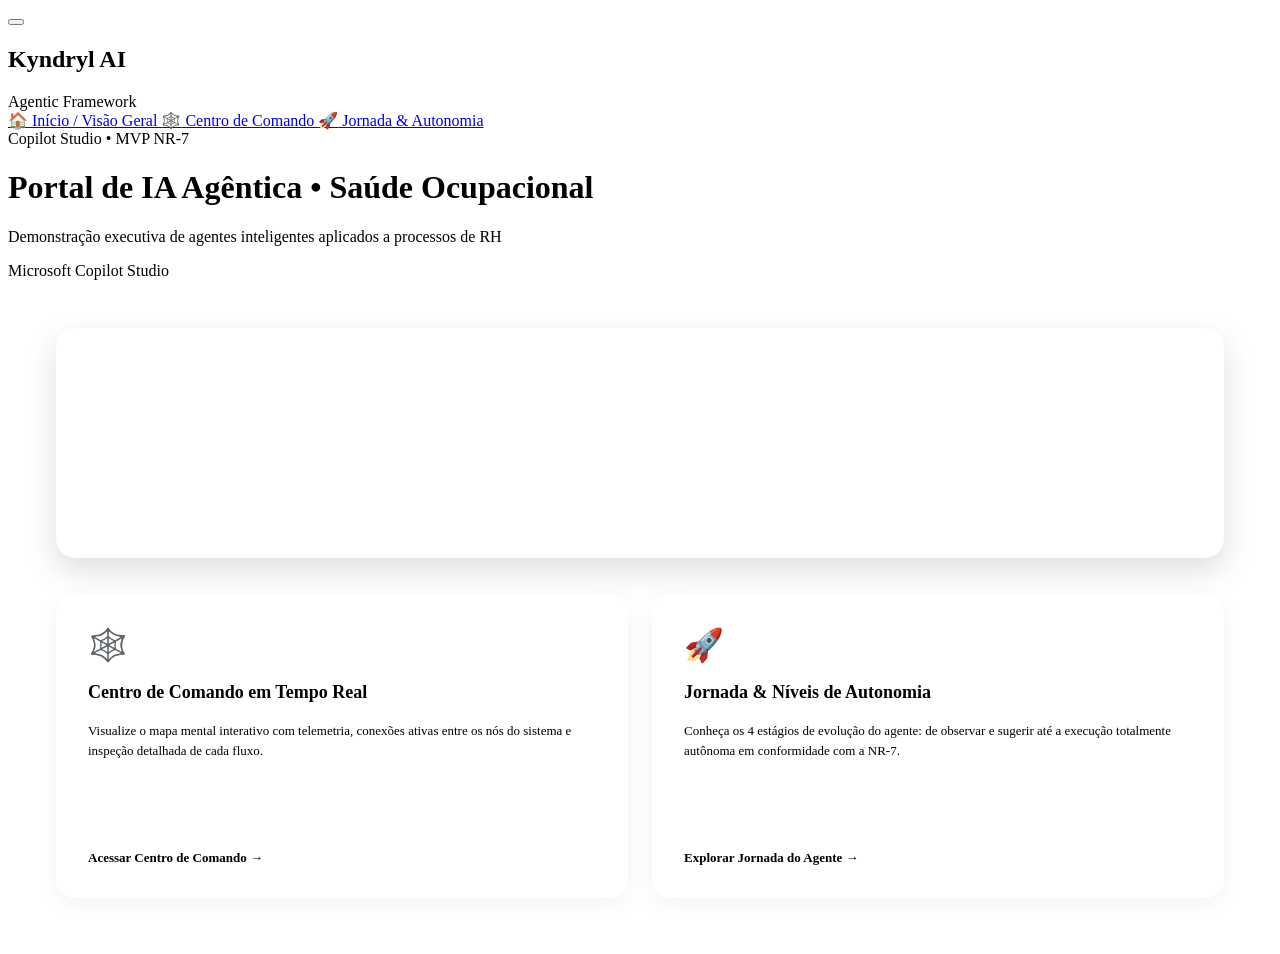
==== index.html @ 98e96688 "Add files via upload" ====
<!DOCTYPE html>
<html lang="pt-BR">
<head>
  <meta charset="UTF-8">
  <meta name="viewport" content="width=device-width, initial-scale=1.0">
  <title>Kyndryl Agentic AI • Portal</title>
  <link rel="stylesheet" href="css/variables.css">
  <link rel="stylesheet" href="css/layout.css">
  <style>
    .home-content {
      flex: 1;
      background-color: var(--kyn-sand-bg);
      background-image: radial-gradient(var(--kyn-sand-gray) 1.2px, transparent 1.2px);
      background-size: 28px 28px;
      padding: 48px;
      overflow-y: auto;
    }

    .hero-banner {
      background: linear-gradient(135deg, var(--kyn-dark) 0%, var(--kyn-teal-deep) 65%, var(--kyn-red) 100%);
      color: white;
      padding: 40px;
      border-radius: 20px;
      box-shadow: 0 12px 30px rgba(28, 35, 37, 0.15);
      margin-bottom: 36px;
    }

    .hero-banner h1 { font-size: 28px; font-weight: 800; letter-spacing: -0.5px; }
    .hero-banner p { font-size: 14px; opacity: 0.9; margin-top: 10px; max-width: 680px; line-height: 1.6; }

    .hub-grid {
      display: grid;
      grid-template-columns: 1fr 1fr;
      gap: 24px;
    }

    .hub-card {
      background: white;
      border: 1px solid var(--kyn-border);
      border-radius: 18px;
      padding: 32px;
      text-decoration: none;
      color: inherit;
      box-shadow: 0 6px 22px rgba(28, 35, 37, 0.05);
      transition: transform 0.2s, box-shadow 0.2s, border-color 0.2s;
      display: flex;
      flex-direction: column;
      justify-content: space-between;
      height: 240px;
    }

    .hub-card:hover {
      transform: translateY(-5px);
      box-shadow: 0 16px 36px rgba(28, 35, 37, 0.12);
      border-color: var(--kyn-red);
    }

    .hub-card-icon { font-size: 32px; margin-bottom: 12px; }
    .hub-card h3 { font-size: 18px; font-weight: 700; color: var(--kyn-dark); }
    .hub-card p { font-size: 13px; color: var(--kyn-gray-dark); margin-top: 6px; line-height: 1.5; }
    .hub-link-action { font-size: 13px; font-weight: 700; color: var(--kyn-red); margin-top: 16px; }
  </style>
</head>
<body>

  <!-- Menu Lateral Global -->
  <aside class="global-sidebar" id="globalSidebar">
    <!-- Botão de Menu Sanduíche -->
    <button class="sidebar-toggle" onclick="toggleSidebar()" title="Abrir/Fechar menu">
      <span></span>
      <span></span>
      <span></span>
    </button>
    <div>
      <div class="sidebar-header">
        <div class="brand-logo">
          <div class="dot"></div>
          <div>
            <h2>Kyndryl AI</h2>
            <span>Agentic Framework</span>
          </div>
        </div>
      </div>
      <nav class="sidebar-nav">
        <a href="index.html" class="nav-link active">
          <span class="nav-icon">🏠</span> Início / Visão Geral
        </a>
        <a href="command-center.html" class="nav-link">
          <span class="nav-icon">🕸️</span> Centro de Comando
        </a>
        <a href="agent-journey.html" class="nav-link">
          <span class="nav-icon">🚀</span> Jornada & Autonomia
        </a>
      </nav>
    </div>
    <div class="sidebar-footer">
      <span>Copilot Studio • MVP NR-7</span>
    </div>
  </aside>

  <!-- Conteúdo Principal -->
  <div class="main-wrapper">
    <header class="page-header">
      <div>
        <h1>Portal de IA Agêntica • Saúde Ocupacional</h1>
        <p>Demonstração executiva de agentes inteligentes aplicados a processos de RH</p>
      </div>
      <span class="badge-tag">Microsoft Copilot Studio</span>
    </header>

    <main class="home-content">
      <div class="hero-banner">
        <h1>Gestão Proativa do Ciclo de Exames Médicos Ocupacionais Periódicos</h1>
        <p>Agente Autônomo de IA que gerencia proativamente o ciclo de exames médicos ocupacionais periódicos, monitorando a base corporativa de RH, avaliando políticas e diretrizes, planejamento detalhado para cada colaborador, tomada de decisão e atuação autônoma.</p>
      </div>

      <div class="hub-grid">
        <a href="command-center.html" class="hub-card">
          <div>
            <div class="hub-card-icon">🕸️</div>
            <h3>Centro de Comando em Tempo Real</h3>
            <p>Visualize o mapa mental interativo com telemetria, conexões ativas entre os nós do sistema e inspeção detalhada de cada fluxo.</p>
          </div>
          <div class="hub-link-action">Acessar Centro de Comando →</div>
        </a>

        <a href="agent-journey.html" class="hub-card">
          <div>
            <div class="hub-card-icon">🚀</div>
            <h3>Jornada & Níveis de Autonomia</h3>
            <p>Conheça os 4 estágios de evolução do agente: de observar e sugerir até a execução totalmente autônoma em conformidade com a NR-7.</p>
          </div>
          <div class="hub-link-action">Explorar Jornada do Agente →</div>
        </a>
      </div>
    </main>
  </div>

  <script src="js/navigation.js"></script>
</body>
</html>
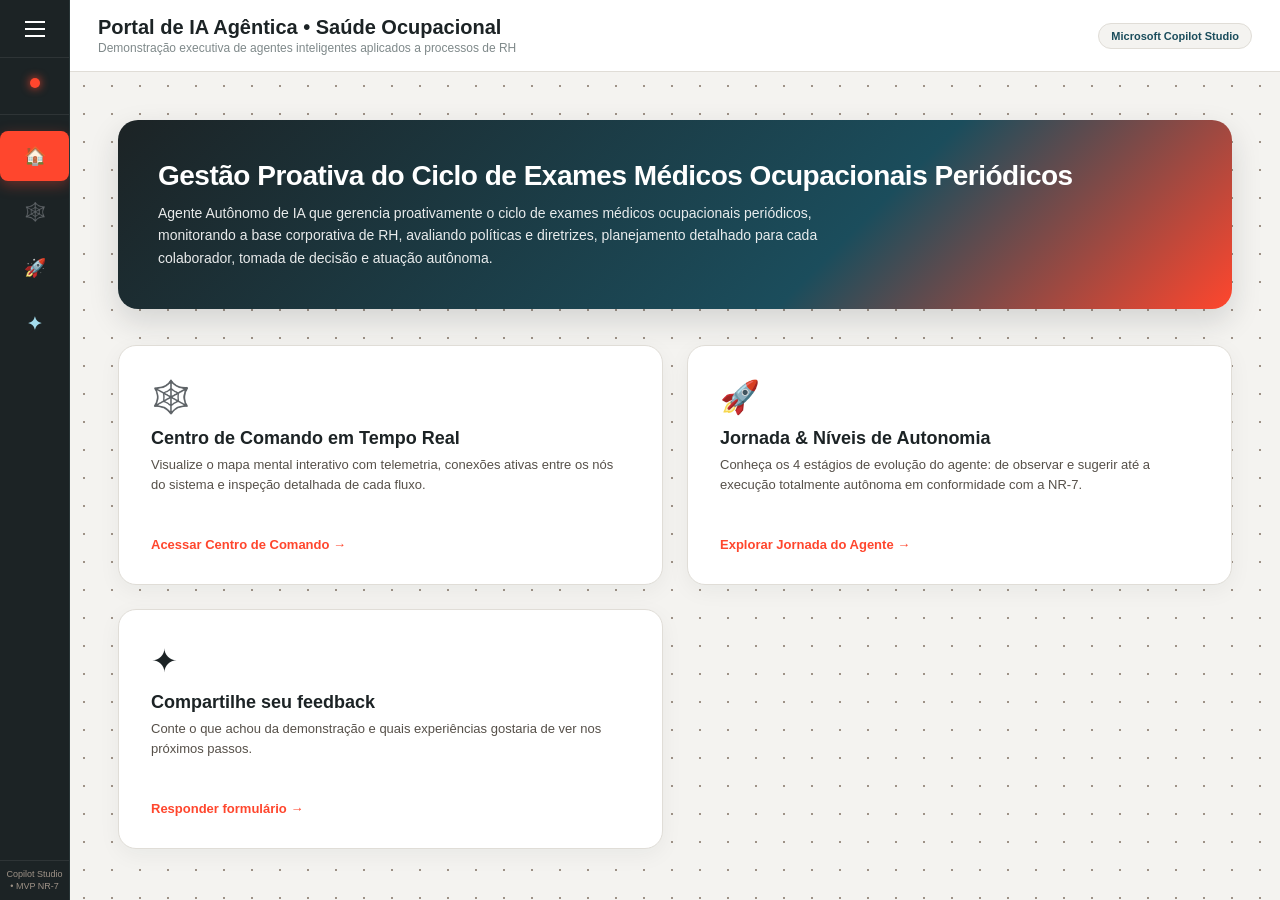
==== commit 74cbca66: "forms" ====
--- a/index.html
+++ b/index.html
@@ -91,6 +91,9 @@
         <a href="agent-journey.html" class="nav-link">
           <span class="nav-icon">🚀</span> Jornada & Autonomia
         </a>
+        <a href="forms/feedback.html" class="nav-link">
+          <span class="nav-icon">✦</span> Feedback da feira
+        </a>
       </nav>
     </div>
     <div class="sidebar-footer">
@@ -132,6 +135,15 @@
           </div>
           <div class="hub-link-action">Explorar Jornada do Agente →</div>
         </a>
+
+        <a href="forms/feedback.html" class="hub-card">
+          <div>
+            <div class="hub-card-icon">✦</div>
+            <h3>Compartilhe seu feedback</h3>
+            <p>Conte o que achou da demonstração e quais experiências gostaria de ver nos próximos passos.</p>
+          </div>
+          <div class="hub-link-action">Responder formulário →</div>
+        </a>
       </div>
     </main>
   </div>
--- a/css/variables.css
+++ b/css/variables.css
@@ -0,0 +1,65 @@
+/* ========================================================
+   PALETA OFICIAL KYNDRYL & TOKENS GLOBAIS
+======================================================== */
+:root {
+  --kyn-red: #FF462D;
+  --kyn-red-light: #FEECEB;
+  --kyn-red-dark: #BB4A4A;
+  
+  --kyn-teal: #29707A;
+  --kyn-teal-deep: #1B4D5C;
+  --kyn-aqua: #4AC5BB;
+  --kyn-aqua-light: #E4F4F1;
+  
+  --kyn-green: #187E3F;
+  --kyn-green-bright: #4CDD84;
+  --kyn-green-light: #E8F8F0;
+  
+  --kyn-amber: #F4D25A;
+  --kyn-amber-dark: #B59525;
+  --kyn-amber-light: #FEF9E7;
+  
+  --kyn-purple: #B687AC;
+  --kyn-purple-deep: #7B4F71;
+  
+  --kyn-dark: #1C2325;
+  --kyn-charcoal: #293537;
+  --kyn-gray-dark: #565049;
+  --kyn-gray-medium: #7F898A;
+  --kyn-sand-gray: #9E9287;
+  --kyn-sand-bg: #F4F3F0;
+  --kyn-border: #E0DDD7;
+  
+  --bg-white: #ffffff;
+  --sidebar-width: 250px;
+  --font-family: Arial, -apple-system, BlinkMacSystemFont, "Segoe UI", sans-serif;
+}
+
+/* ========================================================
+   TRANSIÇÕES DE PÁGINA
+======================================================== */
+@keyframes fadeIn {
+  from {
+    opacity: 0;
+  }
+  to {
+    opacity: 1;
+  }
+}
+
+@keyframes fadeOut {
+  from {
+    opacity: 1;
+  }
+  to {
+    opacity: 0;
+  }
+}
+
+body {
+  animation: fadeIn 0.6s ease-in-out;
+}
+
+body.fade-out {
+  animation: fadeOut 0.4s ease-in-out;
+}
--- a/css/layout.css
+++ b/css/layout.css
@@ -0,0 +1,442 @@
+* {
+  box-sizing: border-box;
+  margin: 0;
+  padding: 0;
+  font-family: var(--font-family);
+}
+
+body {
+  background-color: var(--bg-white);
+  color: var(--kyn-dark);
+  height: 100vh;
+  display: flex;
+  overflow: hidden;
+}
+
+.global-sidebar {
+  width: var(--sidebar-width);
+  height: 100vh;
+  background-color: var(--kyn-dark);
+  color: white;
+  display: flex;
+  flex-direction: column;
+  justify-content: space-between;
+  border-right: 1px solid var(--kyn-charcoal);
+  z-index: 50;
+  flex-shrink: 0;
+  position: relative;
+  align-items: flex-start;
+}
+
+.sidebar-header {
+  padding: 24px 20px;
+  border-bottom: 1px solid rgba(255, 255, 255, 0.08);
+}
+
+.brand-logo {
+  display: flex;
+  align-items: center;
+  gap: 10px;
+}
+
+.brand-logo .dot {
+  width: 12px;
+  height: 12px;
+  border-radius: 50%;
+  background: var(--kyn-red);
+  box-shadow: 0 0 10px var(--kyn-red);
+}
+
+.brand-logo h2 {
+  font-size: 16px;
+  font-weight: 700;
+  letter-spacing: -0.3px;
+  color: #ffffff;
+}
+
+.brand-logo span {
+  font-size: 10.5px;
+  color: var(--kyn-sand-gray);
+  display: block;
+}
+
+.sidebar-nav {
+  padding: 20px 12px;
+  display: flex;
+  flex-direction: column;
+  gap: 6px;
+  flex: 1;
+}
+
+.nav-link {
+  display: flex;
+  align-items: center;
+  gap: 12px;
+  padding: 12px 16px;
+  color: #A4DDEE;
+  text-decoration: none;
+  font-size: 13px;
+  font-weight: 600;
+  border-radius: 8px;
+  transition: background 0.2s, color 0.2s;
+}
+
+.nav-link:hover {
+  background: rgba(255, 255, 255, 0.07);
+  color: #ffffff;
+}
+
+.nav-link.active {
+  background: var(--kyn-red);
+  color: white;
+  box-shadow: 0 4px 14px rgba(255, 70, 45, 0.35);
+}
+
+.nav-icon {
+  font-size: 16px;
+}
+
+.sidebar-footer {
+  padding: 18px 20px;
+  border-top: 1px solid rgba(255, 255, 255, 0.08);
+  font-size: 11px;
+  color: var(--kyn-sand-gray);
+}
+
+.main-wrapper {
+  flex: 1;
+  display: flex;
+  flex-direction: column;
+  height: 100vh;
+  overflow: hidden;
+  position: relative;
+}
+
+.page-header {
+  background: var(--bg-white);
+  border-bottom: 1px solid var(--kyn-border);
+  padding: 16px 28px;
+  display: flex;
+  justify-content: space-between;
+  align-items: center;
+  z-index: 20;
+  position: relative;
+}
+
+.menu-toggle-header {
+  display: none !important;
+  background: none;
+  border: none;
+  font-size: 24px;
+  color: var(--kyn-dark);
+  cursor: pointer;
+  padding: 0;
+  margin-right: 16px;
+  transition: color 0.2s ease;
+}
+
+.menu-toggle-header:hover {
+  color: var(--kyn-red);
+}
+
+body.sidebar-open .menu-toggle-header {
+  display: block !important;
+}
+
+.page-header h1 {
+  font-size: 20px;
+  font-weight: 700;
+  color: var(--kyn-dark);
+}
+
+.page-header p {
+  font-size: 12px;
+  color: var(--kyn-gray-medium);
+  margin-top: 2px;
+}
+
+.badge-tag {
+  background: var(--kyn-sand-bg);
+  border: 1px solid var(--kyn-border);
+  padding: 6px 12px;
+  border-radius: 20px;
+  font-size: 11px;
+  font-weight: 700;
+  color: var(--kyn-teal-deep);
+}
+
+.header-view-switch {
+  display: inline-flex;
+  align-items: center;
+  gap: 5px;
+  background: transparent;
+  border: 1px solid #CBD5E1;
+  border-radius: 6px;
+  padding: 6px 10px;
+  color: #64748B;
+  font-size: 12px;
+  font-weight: 500;
+  text-decoration: none;
+  cursor: pointer;
+  transition: all 0.15s ease;
+}
+
+.header-view-switch:hover {
+  background: #F1F5F9;
+  border-color: #94A3B8;
+  color: #475569;
+}
+
+/* ========================================================
+   SIDEBAR RETRÁTIL
+======================================================== */
+.sidebar-toggle {
+  position: relative;
+  width: auto;
+  height: auto;
+  background: none;
+  border: none;
+  color: white;
+  cursor: pointer;
+  display: none;
+  flex-direction: column;
+  align-items: center;
+  justify-content: center;
+  gap: 5px;
+  font-size: 12px;
+  transition: all 0.3s ease;
+  z-index: 70;
+  padding: 0 12px;
+  border-radius: 0;
+  border-bottom: none;
+  min-width: 60px;
+  min-height: 60px;
+}
+
+.sidebar-toggle span {
+  width: 20px;
+  height: 2px;
+  background: white;
+  display: block;
+  transition: all 0.3s ease;
+}
+
+.sidebar-toggle:hover {
+  background: var(--kyn-charcoal);
+}
+
+.global-sidebar {
+  transition: width 0.3s ease, margin 0.3s ease;
+  position: relative;
+}
+
+.global-sidebar.collapsed {
+  width: 70px;
+  flex-direction: row;
+  flex-wrap: wrap;
+}
+
+.global-sidebar.collapsed .sidebar-toggle {
+  display: flex;
+  order: 1;
+}
+
+.global-sidebar.collapsed > div {
+  order: 2;
+  width: 100%;
+  display: flex;
+  flex-direction: column;
+}
+
+.global-sidebar.collapsed .sidebar-footer {
+  order: 3;
+  width: 100%;
+}
+
+.global-sidebar.collapsed .sidebar-header {
+  padding: 20px 12px;
+  justify-content: center;
+}
+
+.global-sidebar.collapsed .brand-logo {
+  flex-direction: column;
+  gap: 6px;
+  justify-content: center;
+  align-items: center;
+}
+
+.global-sidebar.collapsed .brand-logo .dot {
+  width: 10px;
+  height: 10px;
+}
+
+.global-sidebar.collapsed .brand-logo h2,
+.global-sidebar.collapsed .brand-logo span {
+  display: none;
+}
+
+.global-sidebar.collapsed .sidebar-nav {
+  padding: 16px 0;
+}
+
+.global-sidebar.collapsed .nav-link {
+  justify-content: center;
+  padding: 14px 12px;
+  gap: 0;
+  font-size: 0;
+}
+
+.global-sidebar.collapsed .nav-icon {
+  font-size: 18px;
+  margin: 0;
+}
+
+.global-sidebar.collapsed .nav-link span:not(.nav-icon) {
+  display: none;
+}
+
+.global-sidebar.collapsed .sidebar-footer {
+  padding: 16px 12px;
+  text-align: center;
+  font-size: 9px;
+  word-break: break-word;
+}
+
+.global-sidebar.collapsed ~ .sidebar-toggle {
+  display: flex;
+}
+
+body.sidebar-open .global-sidebar.collapsed {
+  width: 250px;
+  flex-direction: column;
+  flex-wrap: nowrap;
+}
+
+body.sidebar-open .global-sidebar.collapsed .sidebar-toggle {
+  display: flex;
+  width: 100%;
+  min-width: auto;
+  border-bottom: 1px solid var(--kyn-charcoal);
+  order: 0;
+}
+
+body.sidebar-open .global-sidebar.collapsed > div {
+  width: 100%;
+  order: auto;
+}
+
+body.sidebar-open .global-sidebar.collapsed .sidebar-header {
+  padding: 24px 20px;
+}
+
+body.sidebar-open .global-sidebar.collapsed .brand-logo {
+  flex-direction: row;
+  gap: 10px;
+  justify-content: flex-start;
+  align-items: center;
+}
+
+body.sidebar-open .global-sidebar.collapsed .brand-logo h2,
+body.sidebar-open .global-sidebar.collapsed .brand-logo span {
+  display: block;
+}
+
+body.sidebar-open .global-sidebar.collapsed .sidebar-nav {
+  padding: 20px 12px;
+}
+
+body.sidebar-open .global-sidebar.collapsed .nav-link {
+  justify-content: flex-start;
+  padding: 12px 16px;
+  gap: 12px;
+  font-size: 13px;
+}
+
+body.sidebar-open .global-sidebar.collapsed .nav-link span:not(.nav-icon) {
+  display: inline;
+}
+
+body.sidebar-open .global-sidebar.collapsed .sidebar-footer {
+  padding: 18px 20px;
+  width: 100%;
+  order: auto;
+}
+
+/* Estrutura estável da lateral: conteúdo no topo e rodapé sempre na base. */
+.global-sidebar,
+.global-sidebar.collapsed {
+  flex-direction: column;
+  flex-wrap: nowrap;
+  align-items: stretch;
+  overflow: hidden;
+}
+
+.global-sidebar.collapsed {
+  width: 70px;
+}
+
+.global-sidebar.collapsed > div {
+  width: 100%;
+  order: initial;
+}
+
+.global-sidebar.collapsed > div:first-of-type {
+  flex: 1;
+}
+
+.global-sidebar.collapsed .sidebar-toggle {
+  display: flex;
+  order: initial;
+  width: 70px;
+  min-width: 70px;
+  min-height: 58px;
+  border-bottom: 1px solid rgba(255, 255, 255, .08);
+}
+
+.global-sidebar.collapsed .sidebar-footer {
+  order: initial;
+  width: 100%;
+  height: 40px;
+  min-height: 40px;
+  margin-top: auto;
+  padding: 10px 6px;
+  display: flex;
+  align-items: center;
+  justify-content: center;
+  text-align: center;
+  font-size: 9px;
+  line-height: 1.25;
+  word-break: normal;
+}
+
+/* No menu aberto, o ícone fica na mesma faixa visual do logo Kyndryl. */
+body.sidebar-open .global-sidebar.collapsed {
+  width: var(--sidebar-width);
+}
+
+body.sidebar-open .global-sidebar.collapsed .sidebar-toggle {
+  position: absolute;
+  top: 18px;
+  right: 14px;
+  width: 34px;
+  min-width: 34px;
+  min-height: 34px;
+  padding: 0;
+  border: 1px solid rgba(255, 255, 255, .16);
+  border-radius: 8px;
+  background: rgba(255, 255, 255, .06);
+}
+
+body.sidebar-open .global-sidebar.collapsed .sidebar-header {
+  padding: 22px 62px 22px 20px;
+}
+
+body.sidebar-open .global-sidebar.collapsed .sidebar-footer {
+  height: 40px;
+  min-height: 40px;
+  margin-top: auto;
+  padding: 12px 20px;
+  justify-content: flex-start;
+  text-align: left;
+  font-size: 11px;
+}
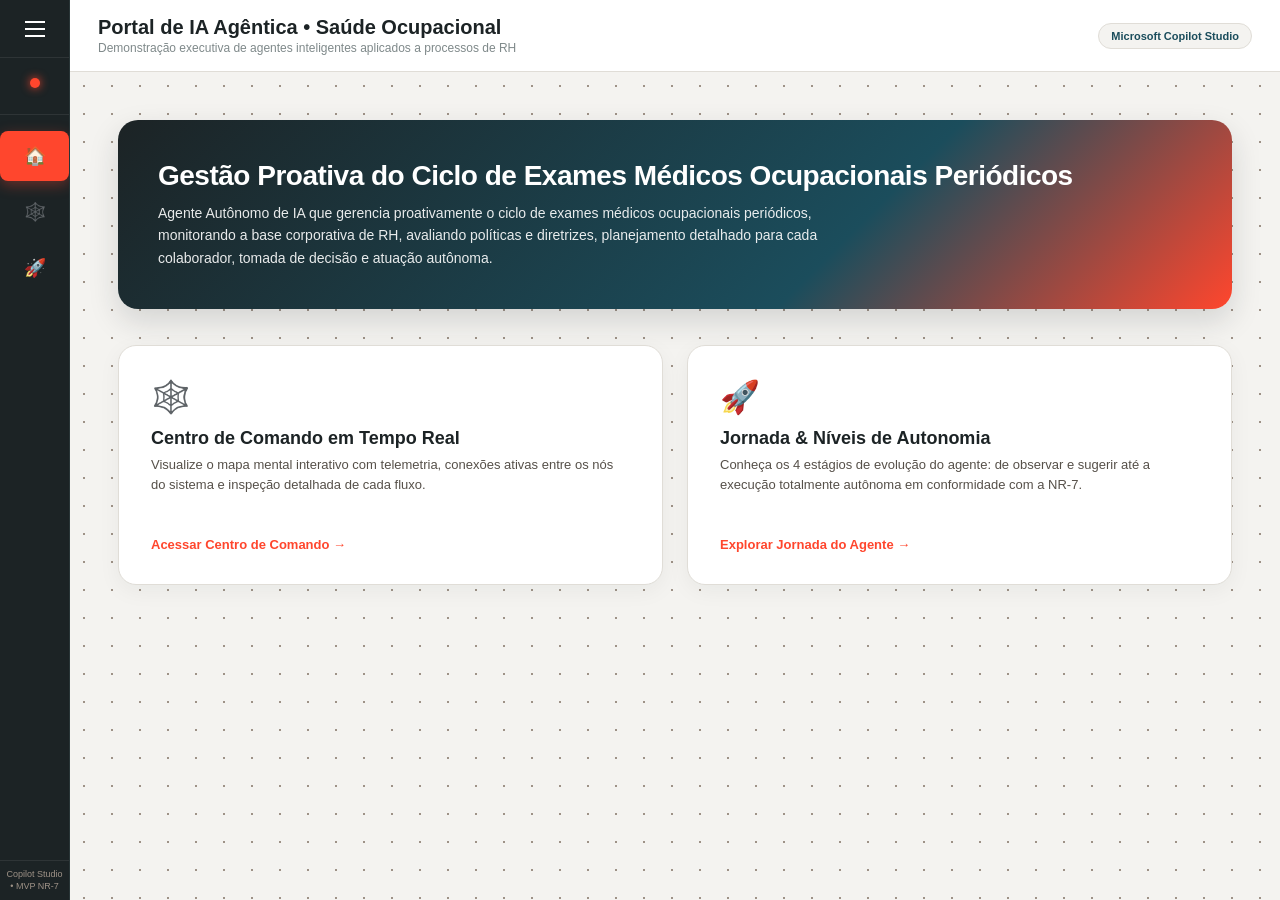
==== commit 92b9498a: "del forms" ====
--- a/index.html
+++ b/index.html
@@ -91,9 +91,6 @@
         <a href="agent-journey.html" class="nav-link">
           <span class="nav-icon">🚀</span> Jornada & Autonomia
         </a>
-        <a href="forms/feedback.html" class="nav-link">
-          <span class="nav-icon">✦</span> Feedback da feira
-        </a>
       </nav>
     </div>
     <div class="sidebar-footer">
@@ -136,14 +133,6 @@
           <div class="hub-link-action">Explorar Jornada do Agente →</div>
         </a>
 
-        <a href="forms/feedback.html" class="hub-card">
-          <div>
-            <div class="hub-card-icon">✦</div>
-            <h3>Compartilhe seu feedback</h3>
-            <p>Conte o que achou da demonstração e quais experiências gostaria de ver nos próximos passos.</p>
-          </div>
-          <div class="hub-link-action">Responder formulário →</div>
-        </a>
       </div>
     </main>
   </div>
